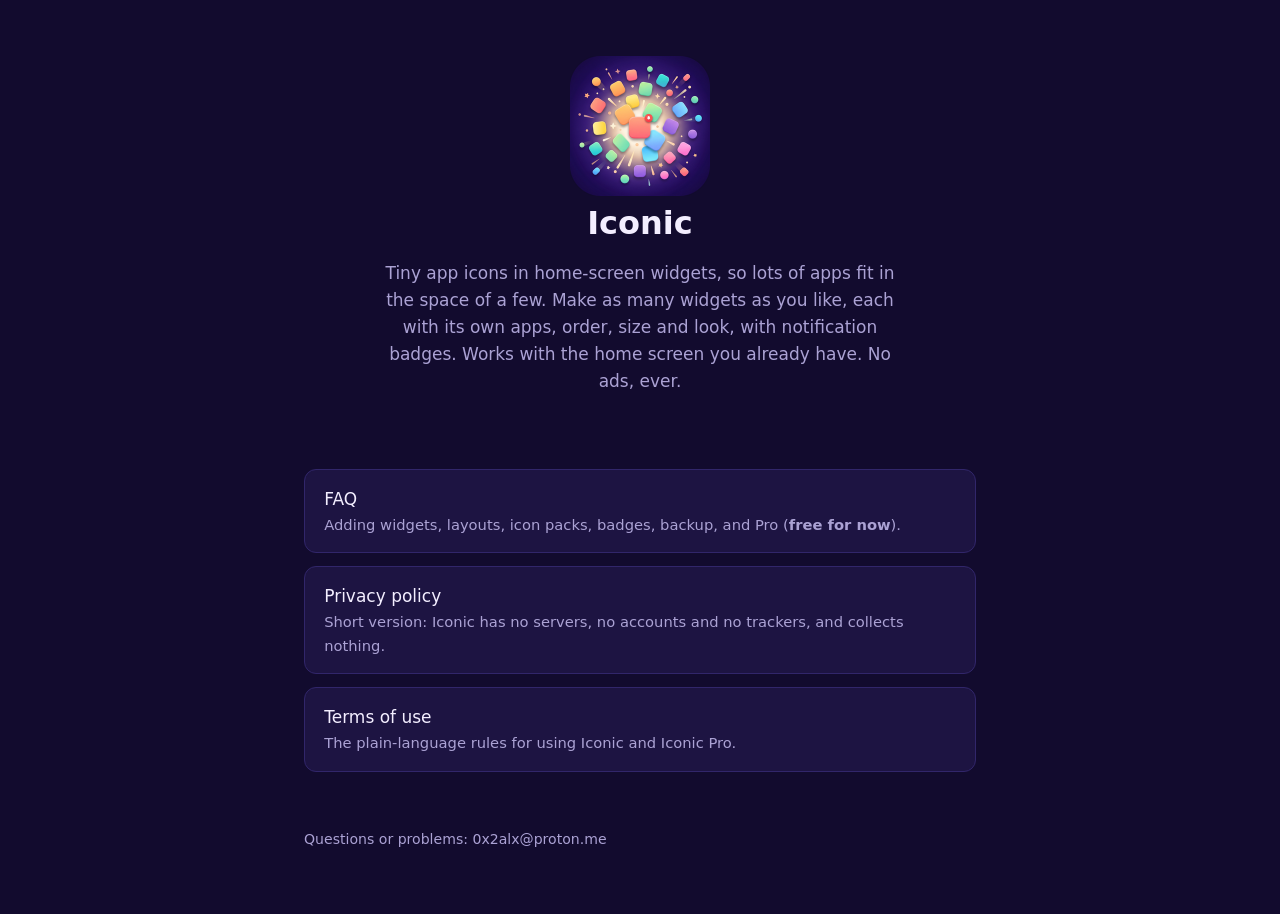
==== index.html @ b8a678e0 "Iconic site: home, FAQ, privacy policy, terms of use Plain HTML and one stylesheet, no build step an" ====
<!doctype html>
<html lang="en">
<head>
<meta charset="utf-8">
<meta name="viewport" content="width=device-width, initial-scale=1, viewport-fit=cover">
<title>Iconic</title>
<meta name="description" content="Iconic puts tiny app icons on your Android home screen in widgets: as many widgets as you like, each with its own apps, order, size and look, with notification badges.">
<link rel="icon" href="assets/favicon.png">
<link rel="stylesheet" href="style.css">
</head>
<body>
<div class="wrap">
  <section class="hero">
    <img src="assets/iconic-logo.png" alt="Iconic logo">
    <h1>Iconic</h1>
    <p>Tiny app icons in home-screen widgets, so lots of apps fit in the space of a few. Make as many widgets as you like, each with its own apps, order, size and look, with notification badges. Works with the home screen you already have. No ads, ever.</p>
  </section>
  <div class="links">
    <a href="faq.html">FAQ<span>Adding widgets, layouts, icon packs, badges, backup, and Pro (<strong>free for now</strong>).</span></a>
    <a href="privacy.html">Privacy policy<span>Short version: Iconic has no servers, no accounts and no trackers, and collects nothing.</span></a>
    <a href="terms.html">Terms of use<span>The plain-language rules for using Iconic and Iconic Pro.</span></a>
  </div>
  <footer>Questions or problems: 0x2alx@proton.me</footer>
</div>
</body>
</html>
---- style.css ----
/* Iconic site. Dark on purpose, with the logo's candy colours as accents. System fonts only, so the pages load nothing from third parties. */
:root {
  --void: #120B2E;
  --deep: #1D1442;
  --line: #31266A;
  --accent: #FFB84D;
  --link: #8FD8FF;
  --ink: #F3EEFF;
  --muted: #ABA2D4;
  color-scheme: dark;
}
* { box-sizing: border-box; }
body {
  margin: 0; background: var(--void); color: var(--ink);
  font: 17px/1.6 system-ui, -apple-system, "Segoe UI", Roboto, sans-serif;
}
.wrap {
  max-width: 44rem; margin: 0 auto; padding-block: 2.5rem 4rem;
  padding-left: max(1rem, env(safe-area-inset-left, 0px)); padding-right: max(1rem, env(safe-area-inset-right, 0px));
}
header.top { display: flex; align-items: center; gap: .9rem; margin-bottom: 2.5rem; flex-wrap: wrap; }
header.top img { width: 52px; height: 52px; }
header.top a { color: var(--ink); text-decoration: none; font-weight: 700; font-size: 1.35rem; }
nav { margin-left: auto; display: flex; gap: 1.1rem; font-size: .95rem; }
nav a { color: var(--link); text-decoration: none; }
nav a[aria-current] { color: var(--accent); }
h1 { font-size: 2rem; line-height: 1.2; margin: 0 0 .4rem; text-wrap: balance; }
h2 { font-size: 1.2rem; margin: 2.4rem 0 .5rem; color: var(--accent); text-wrap: balance; }
p, li { color: var(--ink); }
.muted { color: var(--muted); }
a { color: var(--link); }
a:focus-visible, summary:focus-visible { outline: 2px solid var(--accent); outline-offset: 3px; border-radius: 4px; }
ul { padding-left: 1.2rem; }
li + li { margin-top: .35rem; }
.free { display: inline-block; font-size: .78rem; font-weight: 700; letter-spacing: .02em; padding: .1em .5em; border-radius: 6px;
  background: var(--accent); color: var(--void); vertical-align: .15em; }

/* FAQ */
details { border-top: 1px solid var(--line); padding: .9rem 0; }
details:last-of-type { border-bottom: 1px solid var(--line); }
summary { cursor: pointer; font-weight: 600; list-style: none; display: flex; gap: .7rem; }
summary::-webkit-details-marker { display: none; }
summary::before { content: "+"; color: var(--accent); font-weight: 700; width: 1ch; flex: none; }
details[open] summary::before { content: "−"; }
details > :not(summary) { margin-left: 1.7rem; }

/* home */
.hero { text-align: center; padding-block: 1rem 1.5rem; }
.hero img { width: 140px; height: 140px; }
.hero p { color: var(--muted); max-width: 32rem; margin-inline: auto; }
.links { display: grid; gap: .8rem; margin-top: 2rem; }
.links a { display: block; padding: 1rem 1.2rem; background: var(--deep); border: 1px solid var(--line); border-radius: 12px;
  color: var(--ink); text-decoration: none; }
.links a span { display: block; color: var(--muted); font-size: .92rem; }
footer { margin-top: 3.5rem; color: var(--muted); font-size: .88rem; }
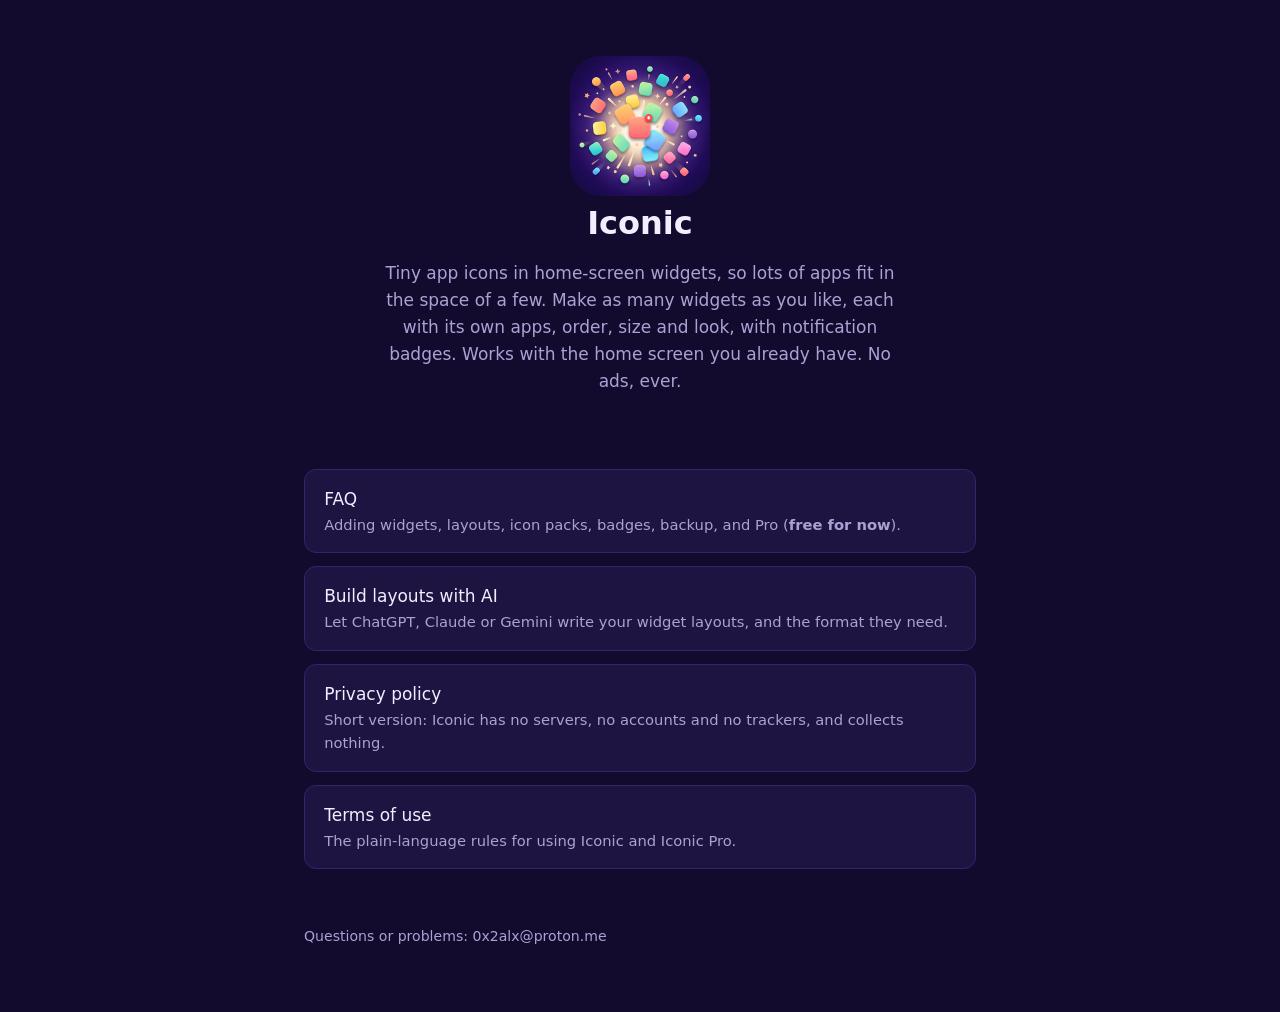
==== commit 48672c16: "Add "Build layouts with AI" docs page and JSON Schema ai.html documents the layout format Iconic imp" ====
--- a/index.html
+++ b/index.html
@@ -17,6 +17,7 @@
   </section>
   <div class="links">
     <a href="faq.html">FAQ<span>Adding widgets, layouts, icon packs, badges, backup, and Pro (<strong>free for now</strong>).</span></a>
+    <a href="ai.html">Build layouts with AI<span>Let ChatGPT, Claude or Gemini write your widget layouts, and the format they need.</span></a>
     <a href="privacy.html">Privacy policy<span>Short version: Iconic has no servers, no accounts and no trackers, and collects nothing.</span></a>
     <a href="terms.html">Terms of use<span>The plain-language rules for using Iconic and Iconic Pro.</span></a>
   </div>
--- a/style.css
+++ b/style.css
@@ -53,3 +53,15 @@
   color: var(--ink); text-decoration: none; }
 .links a span { display: block; color: var(--muted); font-size: .92rem; }
 footer { margin-top: 3.5rem; color: var(--muted); font-size: .88rem; }
+
+/* docs pages */
+h3 { font-size: 1.05rem; margin: 1.6rem 0 .4rem; }
+ol { padding-left: 1.4rem; }
+li + li { margin-top: .35rem; }
+code { font: .88em ui-monospace, SFMono-Regular, Menlo, Consolas, monospace; background: var(--deep); padding: .08em .35em; border-radius: 4px; overflow-wrap: anywhere; }
+pre { background: var(--deep); border: 1px solid var(--line); border-radius: 10px; padding: .9rem 1rem; overflow-x: auto; font-size: .85rem; line-height: 1.5; }
+pre code { background: none; padding: 0; overflow-wrap: normal; }
+.wrap table { display: block; overflow-x: auto; border-collapse: collapse; font-size: .9rem; margin: 1rem 0; }
+th, td { text-align: left; vertical-align: top; padding: .5rem .7rem; border-top: 1px solid var(--line); }
+th { color: var(--accent); white-space: nowrap; }
+td:first-child { white-space: nowrap; }
